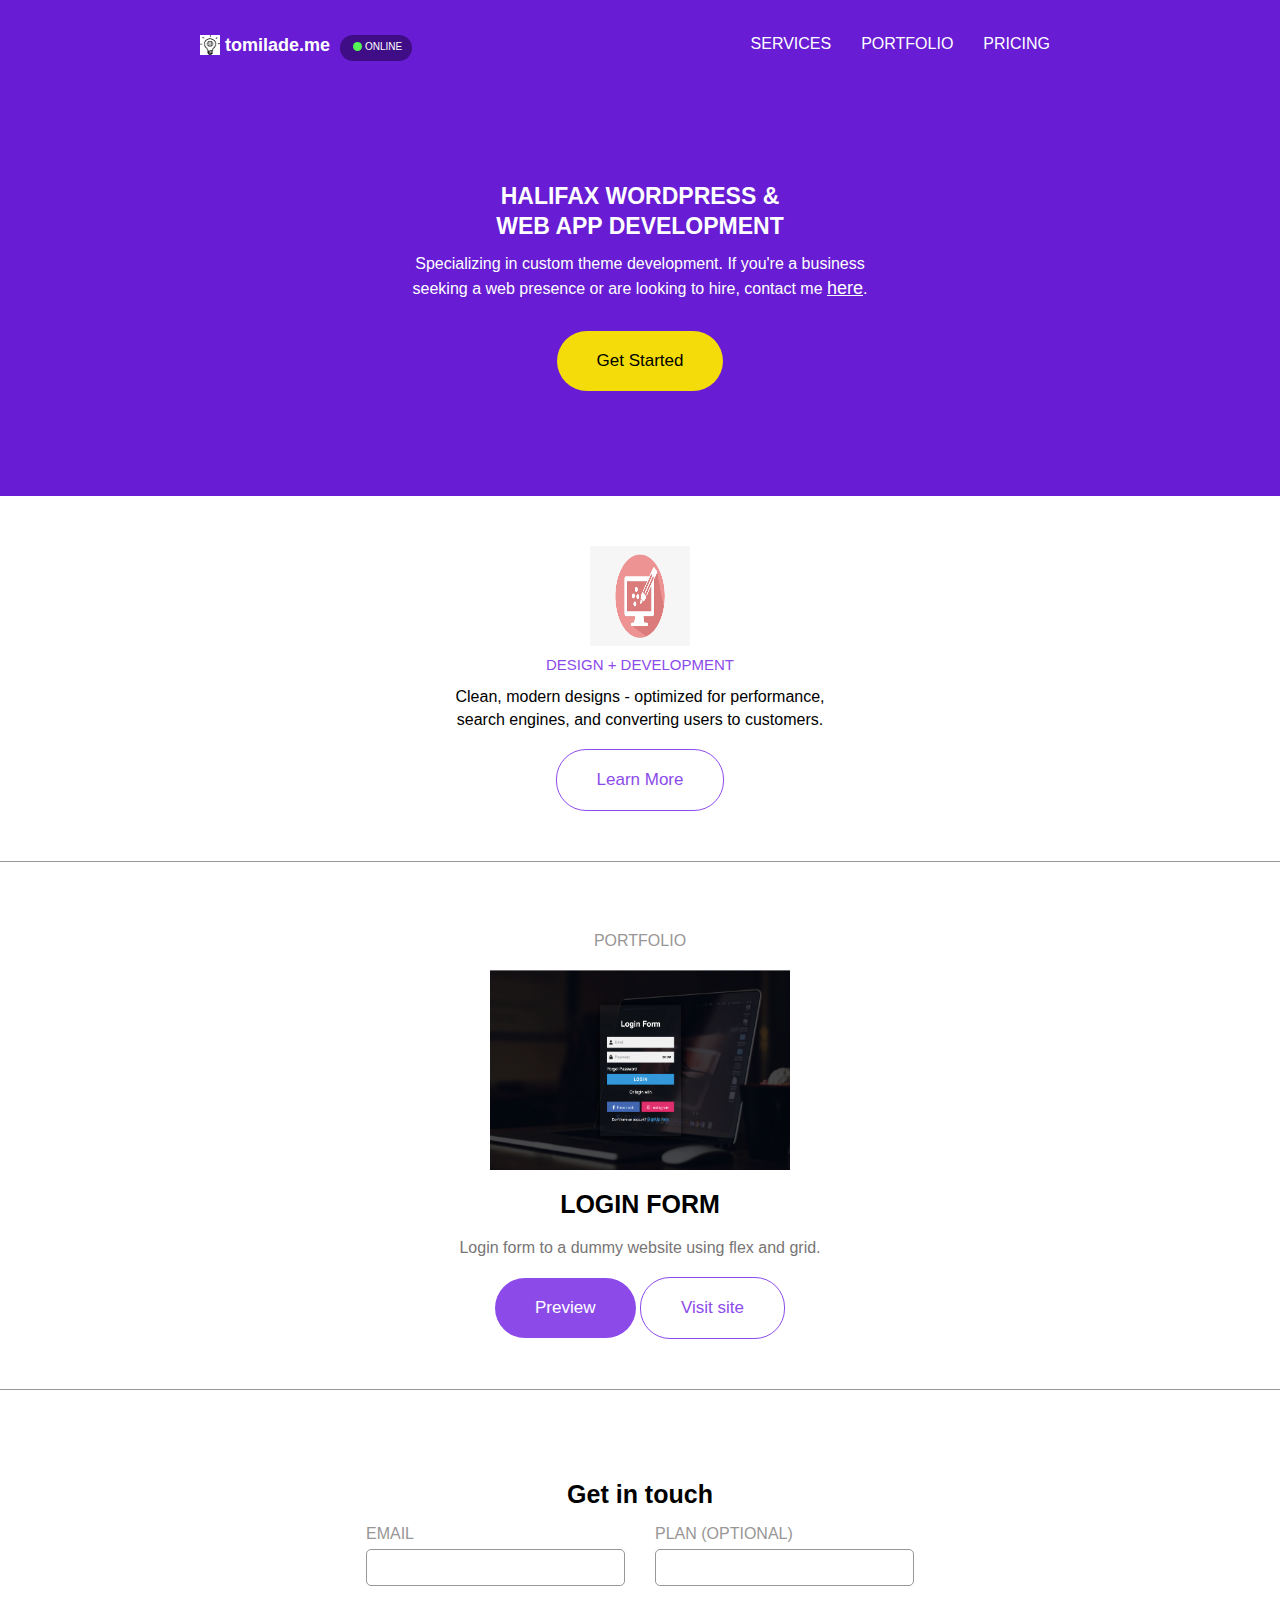
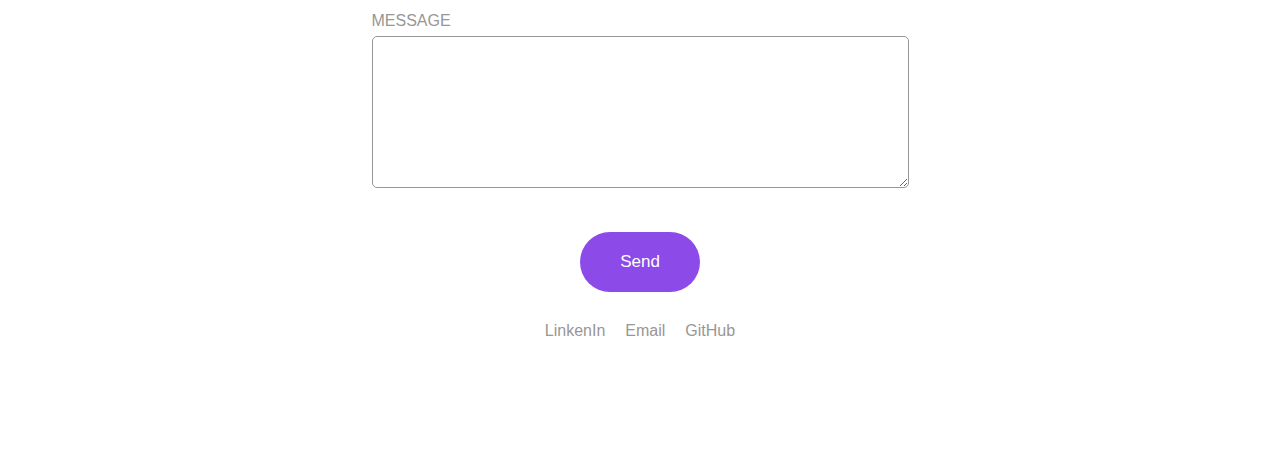
==== Portfolio/public/index.html @ 413d9dec "Portfolio Project" ====
<!DOCTYPE html>
<html lang="en">
<head>
    <meta charset="UTF-8">
    <meta http-equiv="X-UA-Compatible" content="IE=edge">
    <meta name="viewport" content="width=device-width, initial-scale=1.0">
    <title>Personal Portfolio</title>
    <link rel="stylesheet" href="../src/css/main.css">
</head>
<body>
   <div class="container">
        <div class="home-section">
            <div class="navbar">
                <div class="logo-section">
                    <img class="image" src="../src/asset/logo.png" alt="Brand Logo" />
                    <a href="index.html">tomilade.me</a>
                    <header class="online"><button class="green"></button>ONLINE</header>
                </div>
                <div id="hamburger" class="hamburger">
                    <span class="hamburger-icon">&#9776;
                    </span>
                    <div class="hamburger-collapse">
                        <ul class="list">
                            <li>SERVICES</li>
                            <li>PORTFOLIO</li>
                            <li>PRICING</li>
                        </ul>
                    </div>
                   
                </div>
            </div>
            <div class="body-content">
                <div class="content">
                    <h2 class="header1">HALIFAX WORDPRESS &</h2>
                    <h2 class="header2">WEB APP DEVELOPMENT</h2>
                    <div class="content-2">
                        <h4>Specializing in custom theme development. If you're a business </h4>
                        <h4>seeking a web presence or are looking to hire, contact me <a class="link2" href="">here</a>.</h4>
                    </div>
                    <div class="start-btn">
                        <button class="submit" type="submit">Get Started</button>
                    </div>
                </div>
            </div>
        </div>
        <div class="services-section">
            <div class="container-2">
                <div class="design">
                    <img  class="design-logo" src="../src/asset/design-logo.png" >
                    <h2 class="title">DESIGN + DEVELOPMENT</h2>
                   <h4 class="det-2">Clean, modern designs - optimized for performance,</h4>
                   <h4>search engines, and converting users to customers.</h4>
                </div>
                <button class="submit-2" type="submit">Learn More</button>
            </div>
        </div>

        <div class="portfolio-section">
            <div class="title-2">PORTFOLIO</div>
            <div class="container-3">
                
                <div class="image-box">
                    <img class="box" src="../src/asset/logo-2.png" alt="" srcset="">
                    <div class="description">
                        <div class="details-1">
                            LOGIN FORM
                        </div>
                    <div class="details-2">
                        Login form to a dummy website using flex and grid.
                    </div>
                    </div>
                    <div class="tabs">
                        <button class="submit-3" type="submit">Preview</button> 
                        <button class="submit-2" type="submit">Visit site</button> 
                       
                    </div>
                   
                </div>
            </div>
         </div> 
        <div class="pricing-section">

        </div>
        <div class="contact-section">
            <div class="title-3">Get in touch</div>
            <form action="">
                <div class="email-plan">
                    <div class="email-details">
                        <label for="Email">EMAIL</label><br>
                        <input type="email" name="" id="">
                    </div>
                    <div class="plan-details">
                        <label for="Plan">PLAN (OPTIONAL)</label><br>
                        <input type="text" name="" id="">
                    </div>
                </div>
                <div class="message-details">
                    <label for="Plan">MESSAGE</label><br>
                    <textarea name="" id="" cols="30" rows="10"></textarea>
                </div>
            </form>
            <div class="other">
                <button class="submit-4" type="submit">Send</button>
                <div class="social-media">
                    <span>LinkenIn</span>
                    <span>Email</span>
                    <span>GitHub</span>
                </div>
            </div>
            
        </div>
    </div>
</body>
</html>
---- Portfolio/src/css/main.css ----
*{
    margin: 0;
    padding: 0;
    box-sizing: border-box;
    font-family: open sans,sans-serif;
}
.container{
    height: 100vh;
    width: 100vw;
    display:grid;
    grid-template-areas: 
    'home-section '
    'services-section'
    'portfolio-section'
    'pricing-section'
    'contact-section';
    grid-column: repeat(1,1fr);
}
.home-section{
    grid-area: home-section;
    background-color:rgb(104, 28, 211);
    padding: 25px 40px;
    color: #ffff;
    
}
.navbar{
   display: flex;
   justify-content: space-between;
   background-color:rgb(104, 28, 211);
}

.logo-section{
    grid-area: logo;
    display: flex;
    flex-direction: row;
}
.image{
    height: 20px;
    width: 20px;
    cursor: pointer;
    margin-right: 5px;
}
a{
    font-size: 18px;
    font-weight:700;
    cursor: pointer;
    color: #ffff;
    text-decoration: none;
}
header{
    margin: 0 10px;
    font-weight: 100;
    font-size: 10px;
    border-radius: 15px;
    text-align: center;
    padding: 6px 10px;
    background-color:rgb(63, 13, 133);

}
.green{
    padding:4.5px;
    background-color:rgb(86, 245, 86);
   border-radius: 50%;
   border:none;
   position: relative;
   top:-4px;
   margin: 0 3px;
  
}
.hamburger{
    grid-area: hamburger;
}
.hamburger-icon{
    height: 1000px;
}
.hamburger-collapse{
   display: none;
}
.list{
    display: flex;
    list-style: none;
    flex-direction: row;
}
li{
    margin-right: 30px;
    font-weight:400;
}
li:hover{
    color: yellow;
}
.content{
    padding: 120px 10px 50px 10px;
    
    line-height: 30px;
    text-align: center;
}
.content-2{
    margin: 10px -25px;
    line-height: 25px;
}
h2{
    font-size:23px;
}
h4, .link2{
    font-weight:500
}
.link2{
    text-decoration:underline;
}
.start-btn{
    justify-content: center;
    padding: 20px;
  
}
.submit{
    padding: 20px 40px;
    border-radius: 30px;
    background-color: rgb(243, 220, 9);
    border: 0;
    font-size: 17px;
    cursor: pointer;
}
.services-section{
    background-color: #ffff;
    grid-area: services-section;
    display: flex;
    flex-direction: column;
    padding: 50px;

}
.container-2{
    display: flex;
    flex-direction: column;
    justify-content: center;
    align-items: center;
}
.design{
display: flex;
flex-direction: column;
justify-content: center;
align-items: center;
}
.design-logo{
width: 100px;
height: 100px;
background-repeat: no-repeat;
}
.title{
    color: rgb(140, 75, 233); 
    font-size: 15px;
    margin: 10px 10px;
    font-weight: 400;
}
.det-2{
    margin: 5px 5px;
}
.submit-2{
    padding: 20px 40px;
    border-radius: 30px;
   background-color: #ffff;
    border: 1px solid rgb(140, 75, 233); 
    color: rgb(140, 75, 233);
    margin-top: 20px;
    font-size: 17px;
    cursor: pointer;
}
.portfolio-section{
    grid-area: portfolio-section;
    background-color: #ffff;
    display: flex;
    flex-direction: column;
    justify-content: center;
    align-items: center;
    padding: 50px;
    border: 1px solid #999696;
    border-left: 0;
    border-right: 0;
  
}
.title-2{
    padding: 20px;
    color: #999696;
}
.image-box{
    display: flex;
    flex-direction: column;
    justify-content: center;
    align-items: center;
}
.details-1{
    text-align: center;
    padding: 20px;
    font-size: 25px;
    font-weight: bold;
}
.details-2{
    color: #777575;
}
.box{
    width: 300px;
height: 200px;
background-repeat: no-repeat;
background-size: cover;
}
.submit-3{
    display: none;
    padding: 20px 40px;
    border-radius: 30px;
   background-color: #ffff;
    background-color:  rgb(140, 75, 233); 
    border: 0;
    color: #ffff;
    margin-top: 20px;
    font-size: 17px;
    cursor: pointer;
}
.pricing-section{
    grid-area: pricing-section;
    background-color: blueviolet;
}

.contact-section{
    grid-area: contact-section;
    background-color: #ffff;
    display: flex;
    flex-direction: column;
    padding: 80px;
}
form{
    display: flex;
    flex-direction: column;
}
label{
    color: #999696;
  margin-bottom: -100px;
  line-height: 30px;
}
input{
    padding: 10px 170px;
    margin-bottom: 20px;
    border: 1px solid #999696;
    border-radius: 5px;
}
input:active{
    border: 2px solid rgb(140, 75, 233); 
}
.email-plan{
    text-align: left;
}
.title-3{
    text-align: center;
    padding: 10px 20px;
    font-size: 25px;
    font-weight: bold;
}
textarea{
    padding: 0 140px;
    margin-bottom: 20px;
    border: 1px solid #999696;
    border-radius: 5px;
}
.other{
    display: flex;
    flex-direction: column;
    justify-content: center;
    align-items: center;
}
.submit-4{
    padding: 20px 40px;
    border-radius: 30px;
   background-color: #ffff;
    background-color:  rgb(140, 75, 233); 
    border: 0;
    color: #ffff;
    margin-top: 20px;
    font-size: 17px;
    cursor: pointer;
}
.social-media{
    display: flex;
    flex-direction: row;
   column-gap: 20px;
   margin: 30px;
   color: #999696;
}

@media (min-width:0px) and (max-width:340px){
    .navbar{
        display: flex;
       flex-direction: column;
     }
     .logo-section{
        grid-area: logo;
        display: flex;
        flex-direction: column;
    }
    .home-section{
        grid-area: home-section;
        background-color:rgb(104, 28, 211);
        padding: 35px 30px;
        color: #ffff;
    }
  
}
@media (min-width:600px){
    form{
        display: flex;
        flex-direction: column;
        justify-content: center;
        align-items: center; 
    }
    .email-plan{
        display: flex;
        flex-direction: row;
        justify-content: center;
        align-items: center;
       column-gap: 30px;
    }
    input{
        padding: 10px 40px;
        margin-bottom: 20px;
        border: 1px solid #999696;
        border-radius: 5px;
    }

}
@media (min-width:1000px){
   
    .hamburger-icon{
       display: none;
    }
    .hamburger-collapse{
        display: flex;
    }
    .submit-3{
        display: inline;
        padding: 20px 40px;
        border-radius: 30px;
       background-color: #ffff;
        background-color:  rgb(140, 75, 233); 
        border: 0;
        color: #ffff;
        margin-top: 20px;
        font-size: 17px;
        cursor: pointer;
    }
}
@media (min-width:1200px){
    .home-section{
        grid-area: home-section;
        background-color:rgb(104, 28, 211);
        padding: 35px 200px;
        color: #ffff;
    }
}
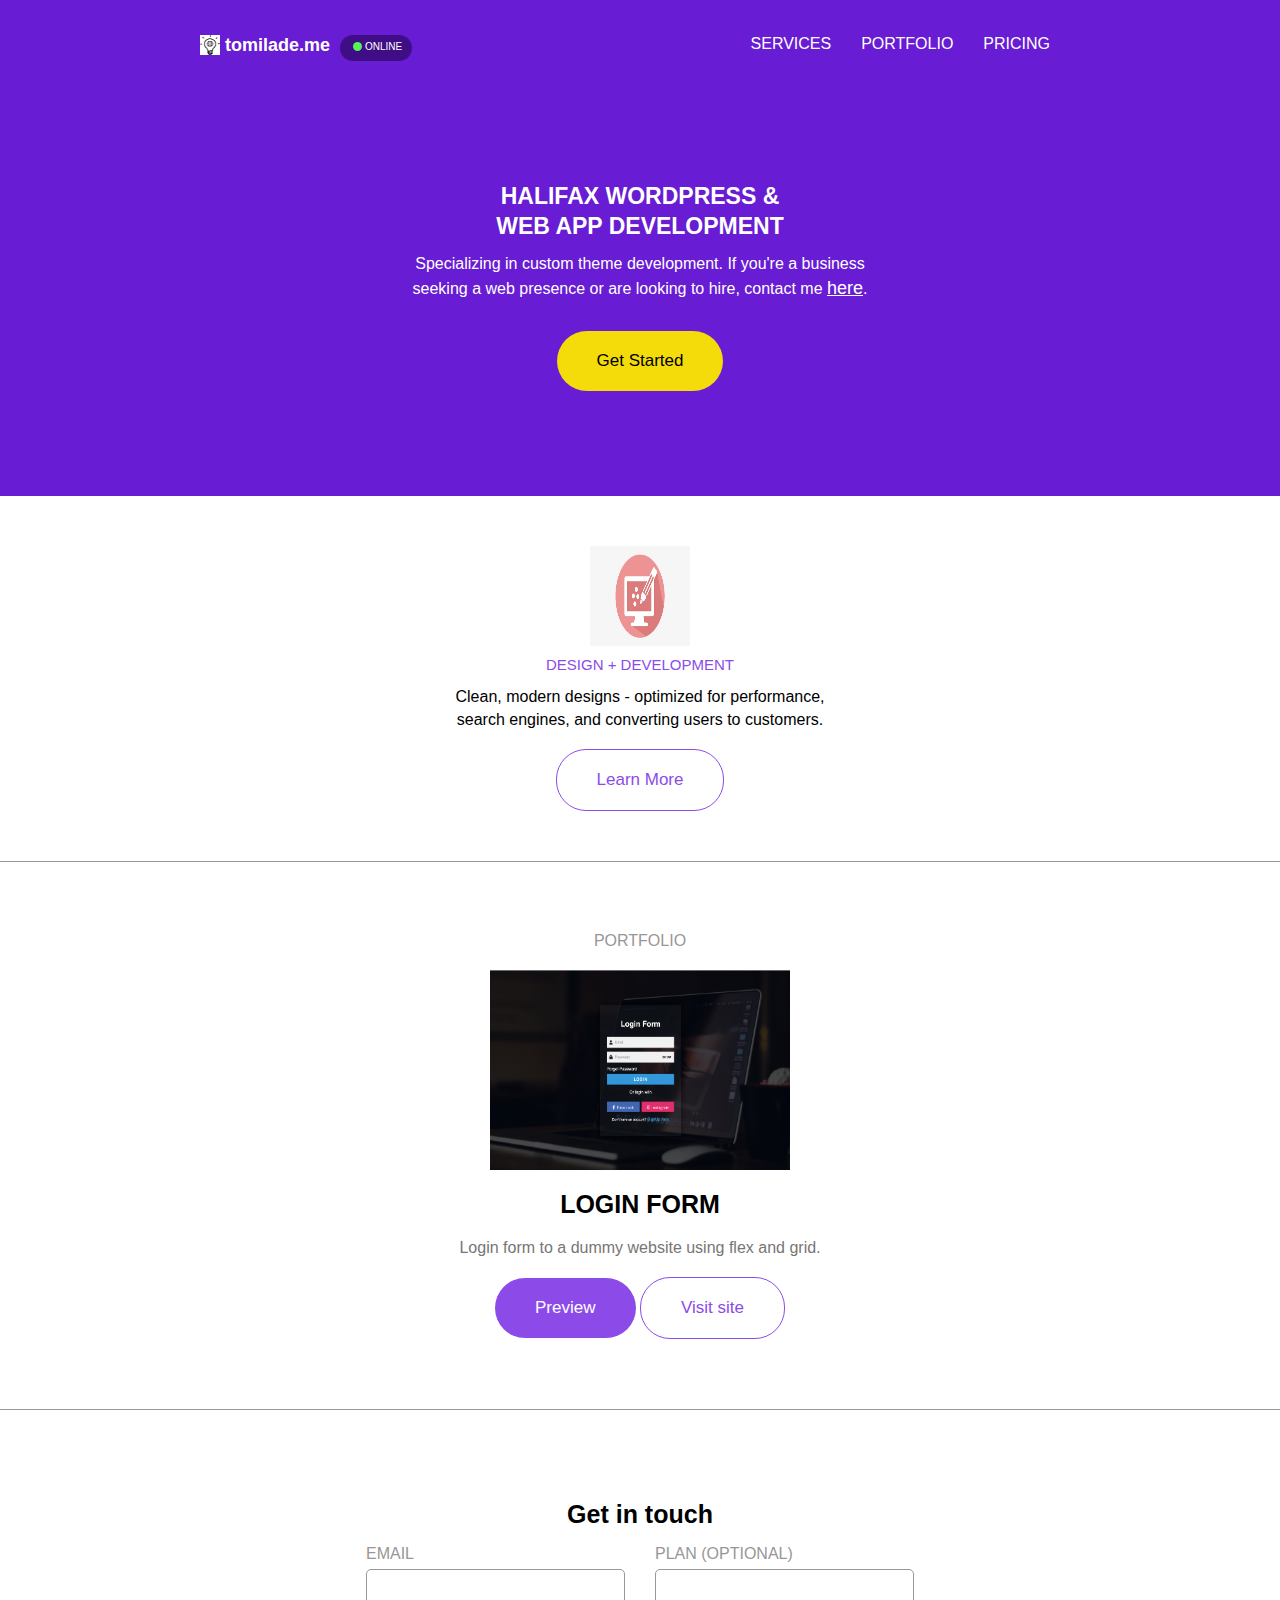
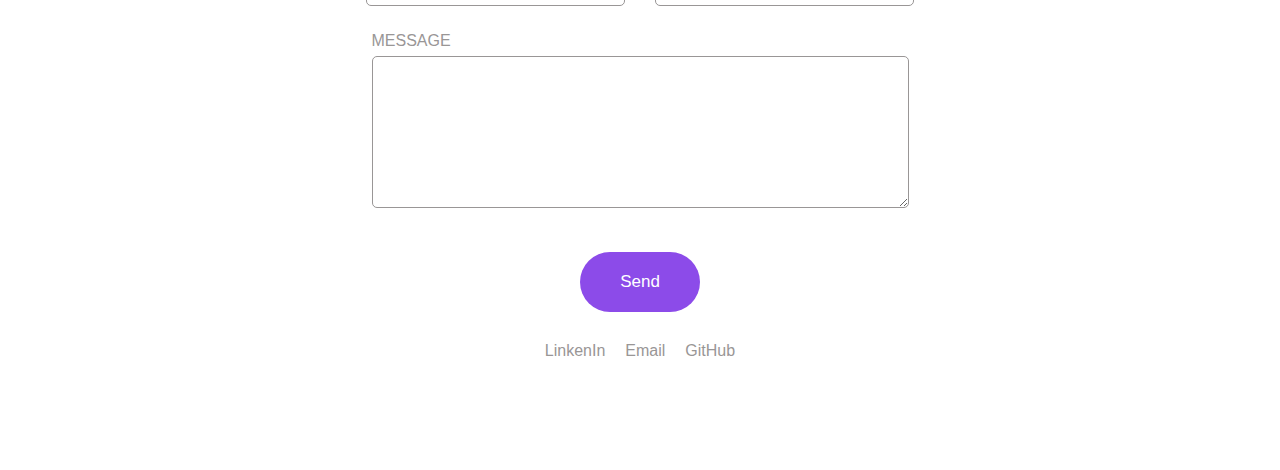
==== commit a337fa42: "Updated Portfolio Project" ====
--- a/Portfolio/public/index.html
+++ b/Portfolio/public/index.html
@@ -26,7 +26,6 @@
                             <li>PRICING</li>
                         </ul>
                     </div>
-                   
                 </div>
             </div>
             <div class="body-content">
@@ -58,28 +57,24 @@
         <div class="portfolio-section">
             <div class="title-2">PORTFOLIO</div>
             <div class="container-3">
-                
                 <div class="image-box">
                     <img class="box" src="../src/asset/logo-2.png" alt="" srcset="">
                     <div class="description">
                         <div class="details-1">
                             LOGIN FORM
                         </div>
-                    <div class="details-2">
-                        Login form to a dummy website using flex and grid.
-                    </div>
+                        <div class="details-2">
+                            Login form to a dummy website using flex and grid.
+                        </div>
                     </div>
                     <div class="tabs">
-                        <button class="submit-3" type="submit">Preview</button> 
-                        <button class="submit-2" type="submit">Visit site</button> 
-                       
+                        <input type="button" class="submit-3"  onclick="location.href='https://github.com/Tolohuntomilade/TechOrigin-Repo.git';" value="Preview" />
+                        <input type="button" class="submit-2"  onclick="location.href='https://github.com/Tolohuntomilade/TechOrigin-Repo.git';" value="Visit site" />
                     </div>
-                   
                 </div>
             </div>
          </div> 
         <div class="pricing-section">
-
         </div>
         <div class="contact-section">
             <div class="title-3">Get in touch</div>
--- a/Portfolio/src/css/main.css
+++ b/Portfolio/src/css/main.css
@@ -80,6 +80,7 @@
     display: flex;
     list-style: none;
     flex-direction: row;
+    cursor: pointer;
 }
 li{
     margin-right: 30px;
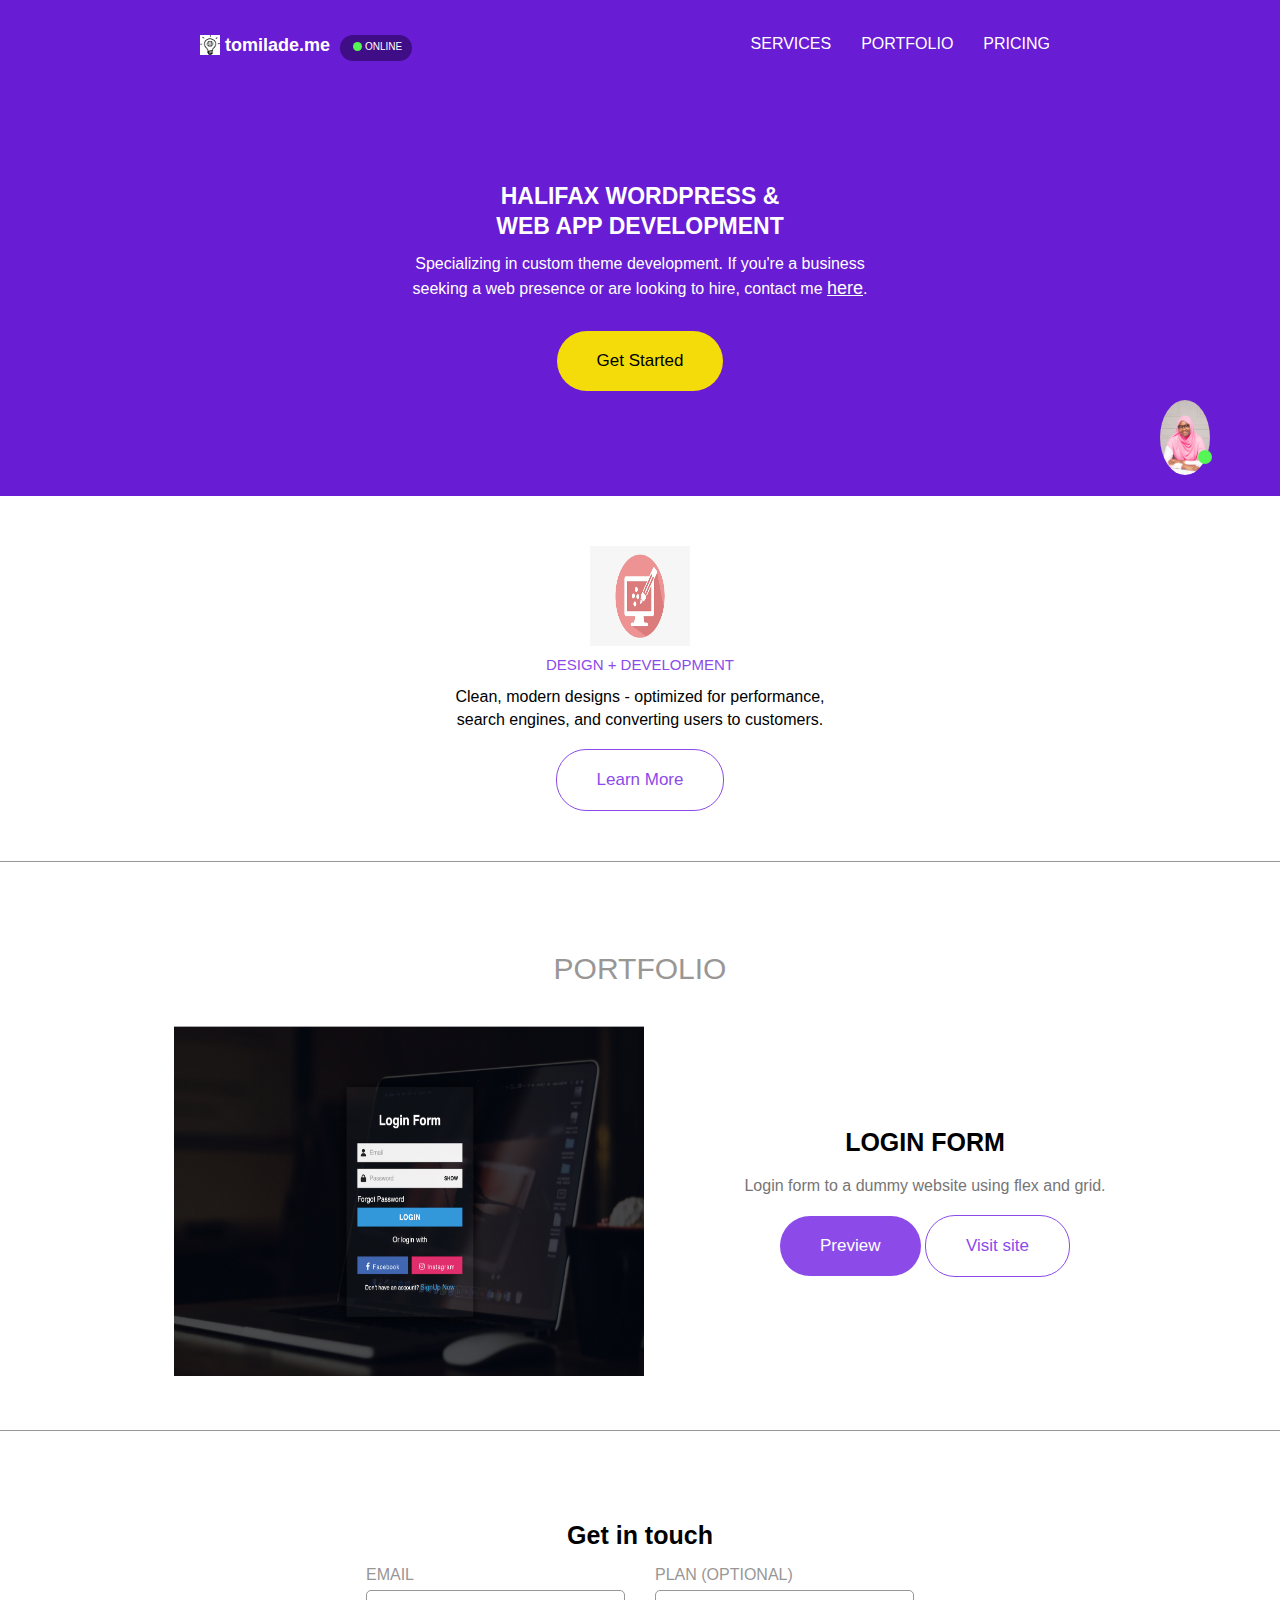
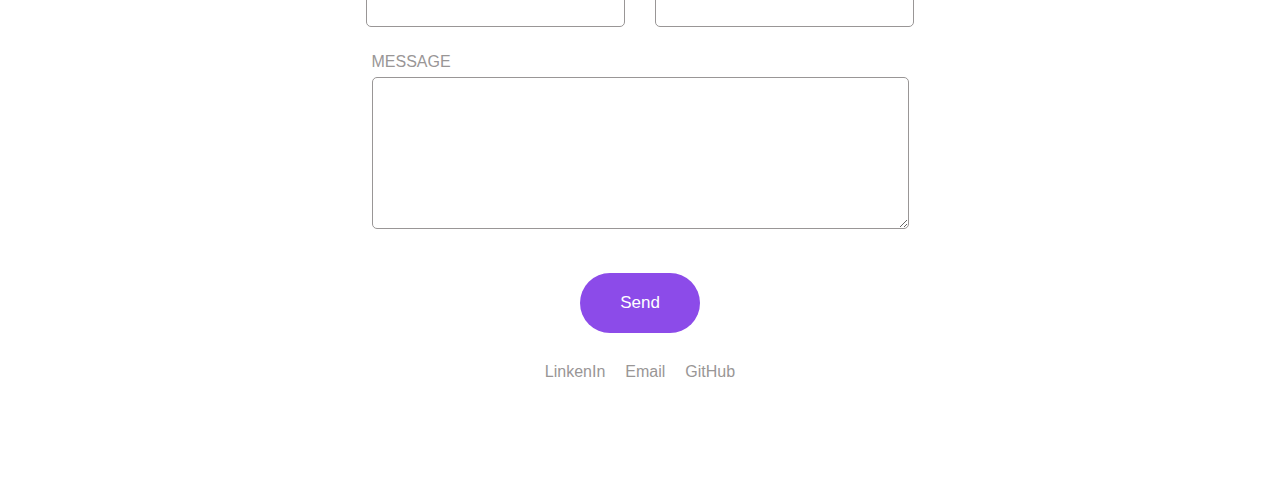
==== commit 77382cdb: "Updated Portfolio Project 2" ====
--- a/Portfolio/public/index.html
+++ b/Portfolio/public/index.html
@@ -8,7 +8,12 @@
     <link rel="stylesheet" href="../src/css/main.css">
 </head>
 <body>
+  
    <div class="container">
+       <div class="image-float">
+        <img class="sticky" src="../src/asset/Abdulkareem Maryam Tolohuntomilade .jpg" alt="Personal pics">
+        <button class="green-2"></button>
+       </div>
         <div class="home-section">
             <div class="navbar">
                 <div class="logo-section">
@@ -59,13 +64,13 @@
             <div class="container-3">
                 <div class="image-box">
                     <img class="box" src="../src/asset/logo-2.png" alt="" srcset="">
-                    <div class="description">
-                        <div class="details-1">
-                            LOGIN FORM
-                        </div>
-                        <div class="details-2">
-                            Login form to a dummy website using flex and grid.
-                        </div>
+                </div>
+                <div class="description">
+                    <div class="details-1">
+                        LOGIN FORM
+                    </div>
+                    <div class="details-2">
+                        Login form to a dummy website using flex and grid.
                     </div>
                     <div class="tabs">
                         <input type="button" class="submit-3"  onclick="location.href='https://github.com/Tolohuntomilade/TechOrigin-Repo.git';" value="Preview" />
@@ -73,9 +78,9 @@
                     </div>
                 </div>
             </div>
-         </div> 
-        <div class="pricing-section">
-        </div>
+        </div> 
+        <!-- <div class="pricing-section">
+        </div> -->
         <div class="contact-section">
             <div class="title-3">Get in touch</div>
             <form action="">
--- a/Portfolio/src/css/main.css
+++ b/Portfolio/src/css/main.css
@@ -95,6 +95,23 @@
     line-height: 30px;
     text-align: center;
 }
+.sticky {
+    position: fixed;
+    top:400px;
+    right:70px;
+    width: 50px;
+    border-radius: 60%;
+}
+.green-2{
+    padding:7px;
+    background-color:rgb(86, 245, 86);
+   border-radius: 50%;
+   border:none;
+   position:fixed;
+   top:450px;
+  right:65px;
+   margin: 0 3px;  
+}
 .content-2{
     margin: 10px -25px;
     line-height: 25px;
@@ -172,21 +189,14 @@
     flex-direction: column;
     justify-content: center;
     align-items: center;
-    padding: 50px;
+    padding: 50px 0;
     border: 1px solid #999696;
     border-left: 0;
     border-right: 0;
-  
 }
 .title-2{
     padding: 20px;
     color: #999696;
-}
-.image-box{
-    display: flex;
-    flex-direction: column;
-    justify-content: center;
-    align-items: center;
 }
 .details-1{
     text-align: center;
@@ -202,6 +212,13 @@
 height: 200px;
 background-repeat: no-repeat;
 background-size: cover;
+}
+.container-3{
+    display: flex;
+    flex-direction: column;
+    justify-content: center;
+    align-items: center;
+    text-align: center;
 }
 .submit-3{
     display: none;
@@ -215,10 +232,10 @@
     font-size: 17px;
     cursor: pointer;
 }
-.pricing-section{
+/* .pricing-section{
     grid-area: pricing-section;
     background-color: blueviolet;
-}
+} */
 
 .contact-section{
     grid-area: contact-section;
@@ -345,6 +362,24 @@
         font-size: 17px;
         cursor: pointer;
     }
+    .title-2{
+        padding: 40px;
+        color: #999696;
+        font-size: 30px;
+    }
+    .box{
+    width: 470px;
+    height: 350px;
+    background-repeat: no-repeat;
+    background-size: cover;
+    }
+    .container-3{
+        display: flex;
+        flex-direction: row;
+        justify-content: center;
+        align-items: center;
+        column-gap: 100px;
+    }
 }
 @media (min-width:1200px){
     .home-section{
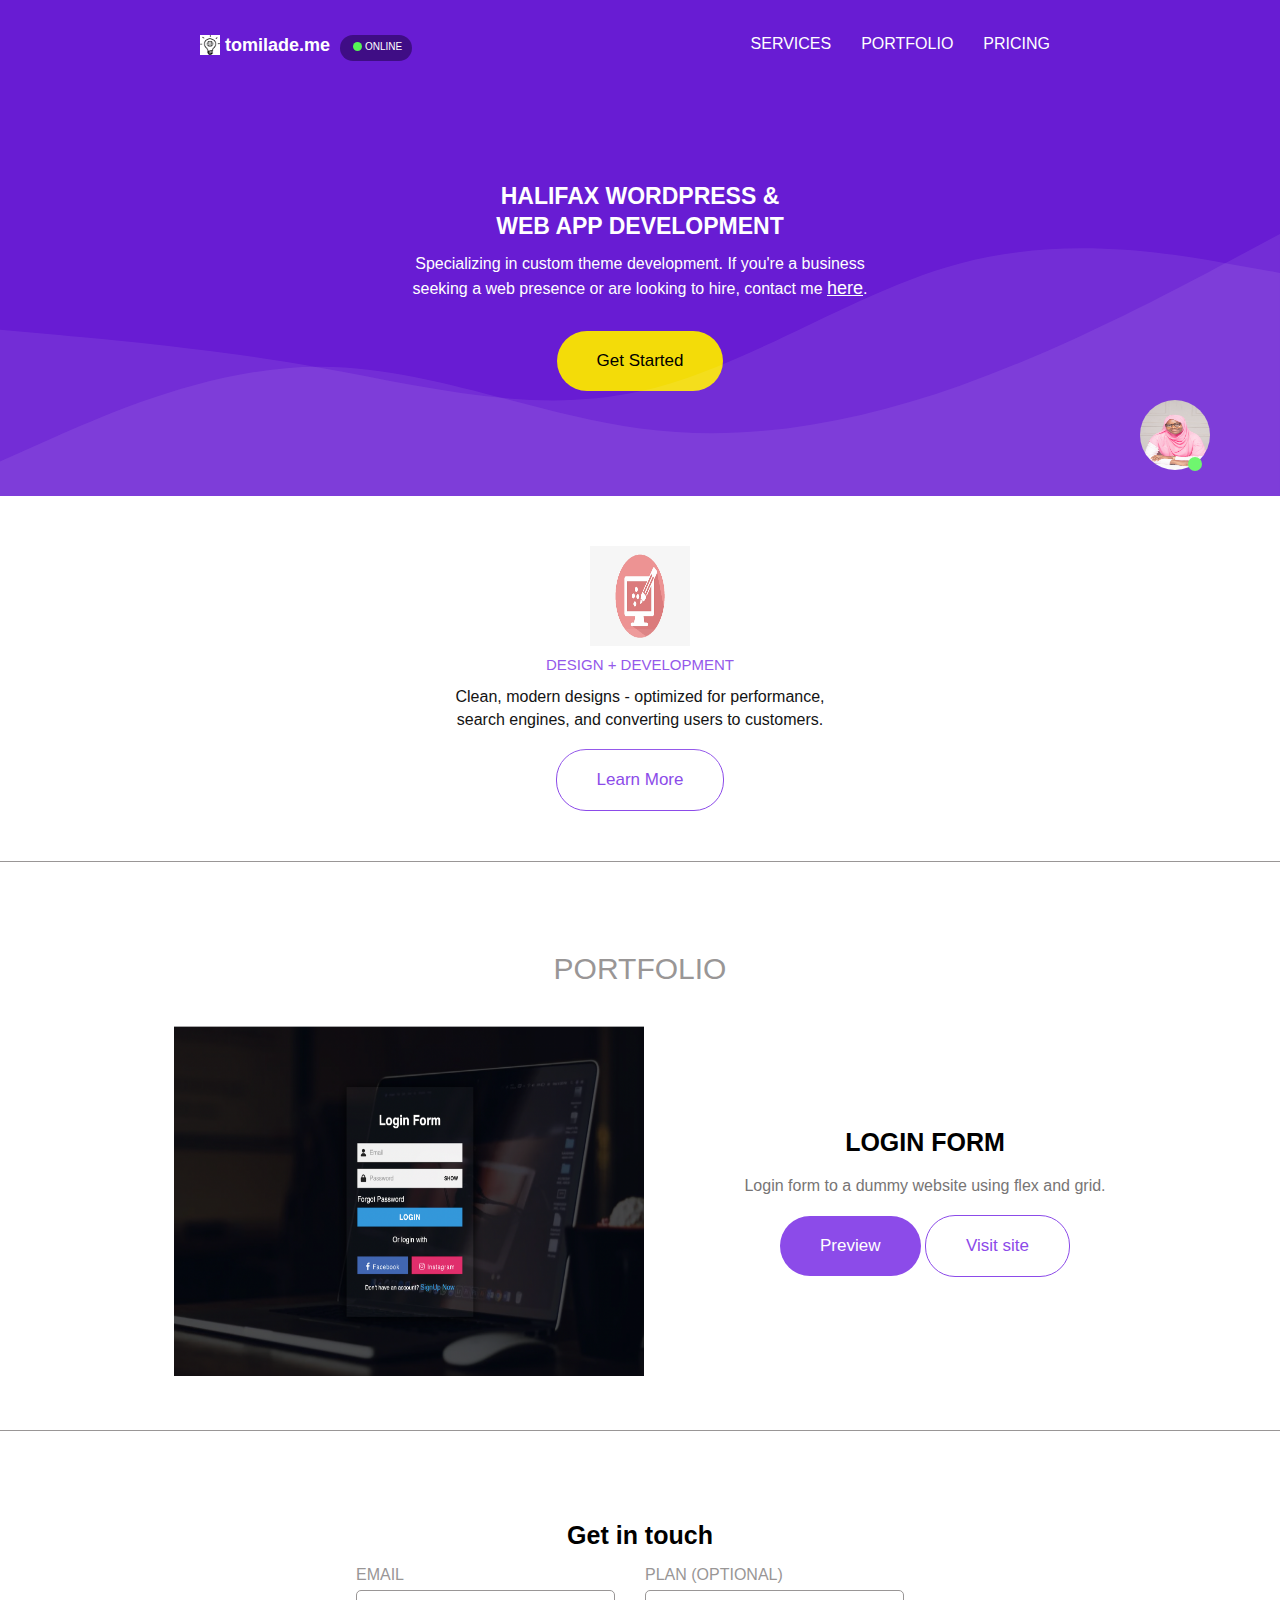
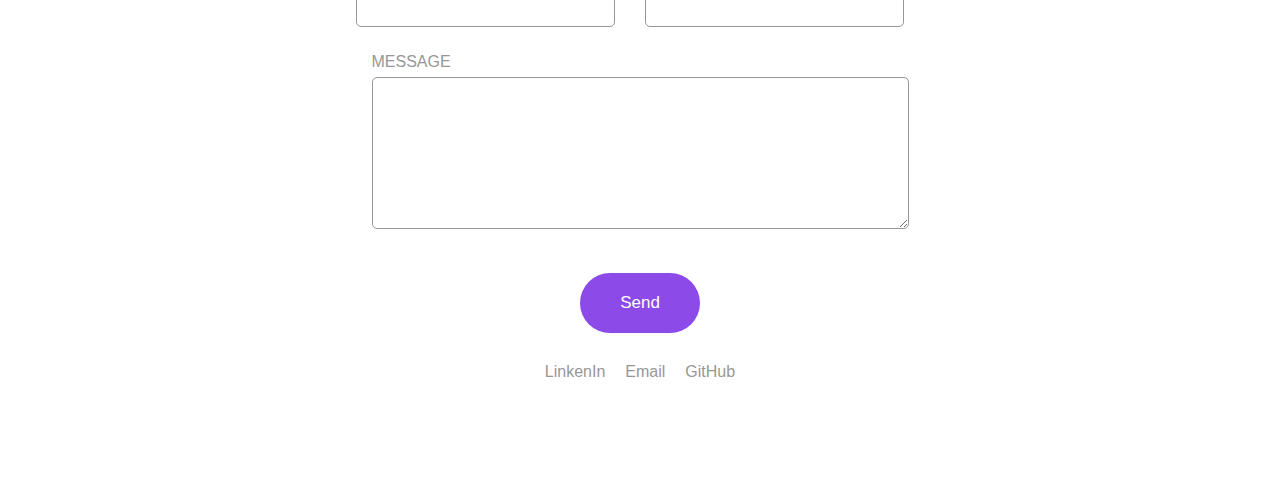
==== commit 3fdddfd9: "Mione Website Project" ====
--- a/Portfolio/public/index.html
+++ b/Portfolio/public/index.html
@@ -46,6 +46,14 @@
                     </div>
                 </div>
             </div>
+           
+        </div>
+        <div class="waves-section">
+                <div class="waves">
+                    <svg class="wave-1"  xmlns="http://www.w3.org/2000/svg" viewBox="0 0 1440 320"><path fill="#ffff" fill-opacity="0.08" d="M0,128L60,133.3C120,139,240,149,360,170.7C480,192,600,224,720,197.3C840,171,960,85,1080,53.3C1200,21,1320,43,1380,53.3L1440,64L1440,320L1380,320C1320,320,1200,320,1080,320C960,320,840,320,720,320C600,320,480,320,360,320C240,320,120,320,60,320L0,320Z"></path></svg>
+                    <svg class="wave-2" xmlns="http://www.w3.org/2000/svg" viewBox="0 0 1440 320"><path fill="#ffff" fill-opacity="0.08" d="M0,256L60,229.3C120,203,240,149,360,149.3C480,149,600,203,720,218.7C840,235,960,213,1080,170.7C1200,128,1320,64,1380,32L1440,0L1440,320L1380,320C1320,320,1200,320,1080,320C960,320,840,320,720,320C600,320,480,320,360,320C240,320,120,320,60,320L0,320Z"></path></svg>
+                    <svg class="wave-3" xmlns="http://www.w3.org/2000/svg" viewBox="0 0 1440 320"><path fill="#ffff" fill-opacity="0.08" d="M0,224L120,208C240,192,480,160,720,165.3C960,171,1200,213,1320,234.7L1440,256L1440,320L1320,320C1200,320,960,320,720,320C480,320,240,320,120,320L0,320Z"></path></svg>
+                </div>
         </div>
         <div class="services-section">
             <div class="container-2">
--- a/Portfolio/src/css/main.css
+++ b/Portfolio/src/css/main.css
@@ -10,17 +10,19 @@
     display:grid;
     grid-template-areas: 
     'home-section '
+    'waves-section'
     'services-section'
     'portfolio-section'
-    'pricing-section'
+    /* 'pricing-section' */
     'contact-section';
     grid-column: repeat(1,1fr);
 }
 .home-section{
     grid-area: home-section;
     background-color:rgb(104, 28, 211);
-    padding: 25px 40px;
+    padding: 25px 10px;
     color: #ffff;
+    /* padding-bottom: 200px; */
     
 }
 .navbar{
@@ -99,8 +101,12 @@
     position: fixed;
     top:400px;
     right:70px;
-    width: 50px;
-    border-radius: 60%;
+    width: 70px;
+    height:70px;
+    border-radius: 50%;
+    background-position: center center;
+    background-repeat: no-repeat;
+    background-size: cover;
 }
 .green-2{
     padding:7px;
@@ -108,8 +114,8 @@
    border-radius: 50%;
    border:none;
    position:fixed;
-   top:450px;
-  right:65px;
+   top:457px;
+  right:75px;
    margin: 0 3px;  
 }
 .content-2{
@@ -137,6 +143,33 @@
     border: 0;
     font-size: 17px;
     cursor: pointer;
+}
+.waves-section{
+    grid-area: waves-section;
+    display: flex;
+    flex-direction: column;
+    margin-top:-180px;
+    transform: 0.999;
+    background-color:red;
+    height: 0px;
+ 
+}
+
+.wave-1{
+    position: relative;
+    transform: 0.99999;
+    margin-top: -100px;
+}
+.wave-2{
+    position: relative;
+    transform: 0.99999;
+    margin-top: -450px;
+}
+.wave-3{
+    position: relative;
+    transform: 0.99999;
+    margin-top: -40px;
+     
 }
 .services-section{
     background-color: #ffff;
@@ -264,6 +297,7 @@
 }
 .email-plan{
     text-align: left;
+    margin-left: -20px;
 }
 .title-3{
     text-align: center;
@@ -318,7 +352,6 @@
         padding: 35px 30px;
         color: #ffff;
     }
-  
 }
 @media (min-width:600px){
     form{
@@ -340,7 +373,6 @@
         border: 1px solid #999696;
         border-radius: 5px;
     }
-
 }
 @media (min-width:1000px){
    
